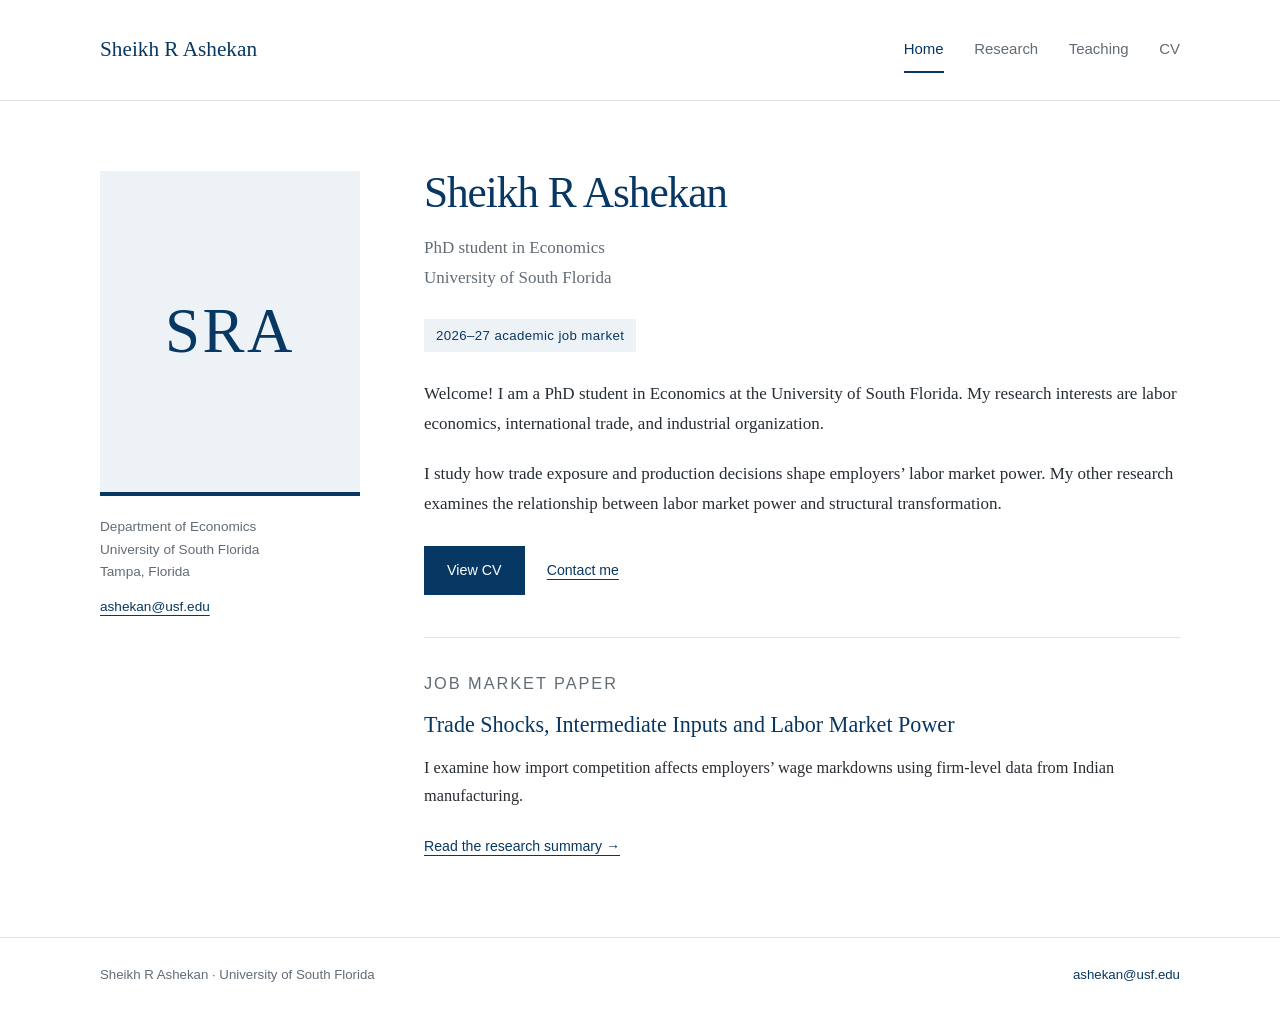
==== index.html @ 11b5c222 "Upload built files" ====
<!doctype html>
<html lang="en">
<head>
  <meta charset="utf-8"><meta name="viewport" content="width=device-width, initial-scale=1">
  <title>Sheikh R Ashekan | Economics</title>
  <meta name="description" content="Sheikh R Ashekan, PhD student in Economics at the University of South Florida. Labor economics, international trade, and industrial organization. 2026–27 job market.">
  <link rel="icon" href="data:image/svg+xml,%3Csvg xmlns='http://www.w3.org/2000/svg' viewBox='0 0 32 32'%3E%3Crect width='32' height='32' rx='3' fill='%23073763'/%3E%3Ctext x='16' y='24' text-anchor='middle' font-family='Georgia' font-size='25' fill='white'%3ES%3C/text%3E%3C/svg%3E">
  <link rel="stylesheet" href="styles.css">
</head>
<body>
  <a class="skip-link" href="#main">Skip to content</a>
  <header class="site-header"><div class="wrap header-inner"><a class="site-name" href="index.html">Sheikh R Ashekan</a><nav aria-label="Main navigation"><a href="index.html" aria-current="page">Home</a><a href="research.html">Research</a><a href="teaching.html">Teaching</a><a href="cv.html">CV</a></nav></div></header>
  <main class="wrap" id="main">
    <div class="home-grid">
      <aside class="identity" aria-label="Profile">
        <!-- Replace this monogram with your portrait. See START-HERE.md. -->
        <div class="portrait-placeholder" aria-label="Sheikh R Ashekan's initials">SRA</div>
        <div class="identity-note">Department of Economics<br>University of South Florida<br>Tampa, Florida<br><a href="mailto:ashekan@usf.edu">ashekan@usf.edu</a></div>
      </aside>
      <div class="intro">
        <h1>Sheikh R Ashekan</h1>
        <p class="affiliation">PhD student in Economics<br>University of South Florida</p>
        <p class="market">2026–27 academic job market</p>
        <p>Welcome! I am a PhD student in Economics at the University of South Florida. My research interests are labor economics, international trade, and industrial organization.</p>
        <p>I study how trade exposure and production decisions shape employers’ labor market power. My other research examines the relationship between labor market power and structural transformation.</p>
        <div class="actions"><a class="button" href="assets/cv.pdf">View CV</a><a class="text-link" href="mailto:ashekan@usf.edu">Contact me</a></div>
        <section class="featured" aria-labelledby="jmp-title">
          <p class="eyebrow">Job market paper</p>
          <h2 id="jmp-title"><a href="research.html#job-market-paper">Trade Shocks, Intermediate Inputs and Labor Market Power</a></h2>
          <p>I examine how import competition affects employers’ wage markdowns using firm-level data from Indian manufacturing.</p>
          <a class="text-link" href="research.html#job-market-paper">Read the research summary &rarr;</a>
        </section>
      </div>
    </div>
  </main>
  <footer class="site-footer"><div class="wrap footer-inner"><p>Sheikh R Ashekan · University of South Florida</p><p><a href="mailto:ashekan@usf.edu">ashekan@usf.edu</a></p></div></footer>
</body>
</html>
---- styles.css ----
:root{--navy:#073763;--ink:#272d33;--muted:#626c75;--rule:#dce2e7;--pale:#edf2f6;--paper:#fff;font-family:Georgia,'Times New Roman',serif;color:var(--ink);background:var(--paper);font-size:17px;line-height:1.75}
*{box-sizing:border-box}body{margin:0}a{color:var(--navy);text-underline-offset:4px;text-decoration-thickness:1px}a:hover{text-decoration-thickness:2px}a:focus-visible,summary:focus-visible{outline:3px solid #ae7133;outline-offset:5px}h1,h2,h3{color:var(--navy);font-weight:400;line-height:1.25}h1{font-size:2.55rem;letter-spacing:-.025em;margin:0 0 1.5rem}h2{font-size:1.6rem;margin:0 0 1.25rem}h3{font-size:1.1rem;margin:1.5rem 0 .65rem}p{margin:0 0 1.2rem}.wrap{width:min(1080px,calc(100% - 64px));margin:auto}.skip-link{position:absolute;top:-100px;left:20px;padding:8px 16px;background:#fff;z-index:10}.skip-link:focus{top:10px}.site-header{border-bottom:1px solid var(--rule)}.header-inner{min-height:100px;display:flex;justify-content:space-between;align-items:center;gap:2rem}.site-name{color:var(--navy);font-size:1.25rem;text-decoration:none;white-space:nowrap}nav{display:flex;gap:1.8rem;align-items:center}nav a{font-family:Arial,sans-serif;font-size:.88rem;color:var(--muted);text-decoration:none;padding:.5rem 0;border-bottom:2px solid transparent}nav a:hover,nav a[aria-current=page]{color:var(--navy);border-color:var(--navy)}main{min-height:calc(100vh - 224px);padding-top:64px;padding-bottom:76px}.home-grid{display:grid;grid-template-columns:260px minmax(0,1fr);gap:64px;align-items:start}.identity{padding-top:6px}.portrait-placeholder{aspect-ratio:4/5;display:flex;align-items:center;justify-content:center;background:var(--pale);color:var(--navy);font-size:3.7rem;font-weight:400;letter-spacing:.04em;border-bottom:4px solid var(--navy)}.portrait{width:100%;height:auto;aspect-ratio:4/5;object-fit:cover;display:block}.identity-note{font-family:Arial,sans-serif;font-size:.8rem;line-height:1.65;color:var(--muted);margin-top:1.2rem}.identity-note a{display:inline-block;margin-top:.7rem}.eyebrow{font-family:Arial,sans-serif;font-size:.75rem;letter-spacing:.12em;text-transform:uppercase;color:var(--muted);margin:0 0 .8rem}.intro h1{margin-bottom:.8rem}.affiliation{color:var(--muted);margin-bottom:1.55rem}.market{display:inline-block;font-family:Arial,sans-serif;font-size:.78rem;letter-spacing:.03em;color:var(--navy);background:var(--pale);padding:5px 12px;margin-bottom:1.6rem}.actions{display:flex;gap:1.3rem;align-items:center;flex-wrap:wrap;margin-top:1.6rem}.button{display:inline-block;padding:.65rem 1.3rem;background:var(--navy);color:white;border:1px solid var(--navy);font-family:Arial,sans-serif;font-size:.84rem;text-decoration:none}.button:hover{background:#124773;text-decoration:none}.featured{margin-top:2.5rem;padding-top:1.8rem;border-top:1px solid var(--rule)}.featured h2{font-size:1.3rem;margin-bottom:.9rem}.featured h2 a{text-decoration:none}.featured h2 a:hover{text-decoration:underline}.featured p{font-size:.96rem}.text-link{font-family:Arial,sans-serif;font-size:.83rem}.page-main{max-width:900px}.page-heading{padding-bottom:1.8rem;margin-bottom:2.2rem;border-bottom:1px solid var(--rule)}.page-heading h1{margin:0}.section-label{font-family:Arial,sans-serif;text-transform:uppercase;letter-spacing:.1em;font-size:.73rem;color:var(--muted);margin-bottom:1.2rem}.paper{padding:0 0 2.2rem;margin-bottom:2.2rem;border-bottom:1px solid var(--rule);scroll-margin-top:2rem}.paper h2{max-width:760px;font-size:1.45rem;margin-bottom:.6rem}.paper-tag{font-family:Arial,sans-serif;font-size:.78rem;color:var(--muted);margin:0 0 1.1rem}.paper details{margin-top:1rem}.paper summary{cursor:pointer;color:var(--navy);width:fit-content;font-family:Arial,sans-serif;font-size:.84rem;padding:.3rem 0}.paper details[open] summary{margin-bottom:.8rem}.paper details p{max-width:760px;font-size:.97rem}.institution{margin-bottom:3rem}.institution+.institution{border-top:1px solid var(--rule);padding-top:2.5rem}.course-list{list-style:none;margin:0;padding:0}.course-list li{display:flex;justify-content:space-between;gap:2rem;padding:.7rem 0;border-bottom:1px solid #edf0f2}.course-list span:first-child{max-width:58%}.terms{font-family:Arial,sans-serif;color:var(--muted);font-size:.79rem;text-align:right;align-self:center}.cv-panel{max-width:650px}.cv-panel .actions{margin-bottom:2.5rem}.cv-facts{border-top:1px solid var(--rule);margin-top:2rem;padding-top:1.5rem}.cv-facts p{margin-bottom:.75rem}.small{font-family:Arial,sans-serif;font-size:.8rem;color:var(--muted)}.site-footer{border-top:1px solid var(--rule);padding:25px 0}.footer-inner{display:flex;justify-content:space-between;gap:1.5rem;align-items:center;font-family:Arial,sans-serif;font-size:.78rem;color:var(--muted)}.footer-inner p{margin:0}.footer-inner a{text-decoration:none}.footer-inner a:hover{text-decoration:underline}
@media(max-width:800px){.wrap{width:calc(100% - 40px)}.header-inner{min-height:90px;gap:1rem}.site-name{font-size:1.1rem}nav{gap:1.1rem}.home-grid{grid-template-columns:190px minmax(0,1fr);gap:35px}h1{font-size:2.15rem}.portrait-placeholder{font-size:3rem}main{padding-top:42px}}
@media(max-width:600px){.header-inner{flex-direction:column;align-items:flex-start;padding:20px 0 13px;gap:9px}nav{width:100%;gap:1.7rem}nav a{font-size:.83rem}.home-grid{grid-template-columns:1fr;gap:28px}.identity{display:flex;align-items:center;gap:22px}.portrait-placeholder,.portrait{width:115px;flex:none;font-size:2rem}.identity-note{margin:0;font-size:.76rem}.intro h1{font-size:2.15rem}.market{margin-bottom:1.2rem}main{padding-top:30px;padding-bottom:48px}.course-list li{display:block}.course-list span:first-child{max-width:none}.terms{display:block;text-align:left;margin-top:3px}.footer-inner{display:block}.footer-inner p+p{margin-top:7px}.page-heading{padding-bottom:1.2rem;margin-bottom:1.8rem}.featured{margin-top:2rem}}
@media print{.site-header,.site-footer,.skip-link,.actions{display:none}main{padding:0}.wrap{width:100%}details>p{display:block}a{color:inherit}.portrait-placeholder{print-color-adjust:exact}}
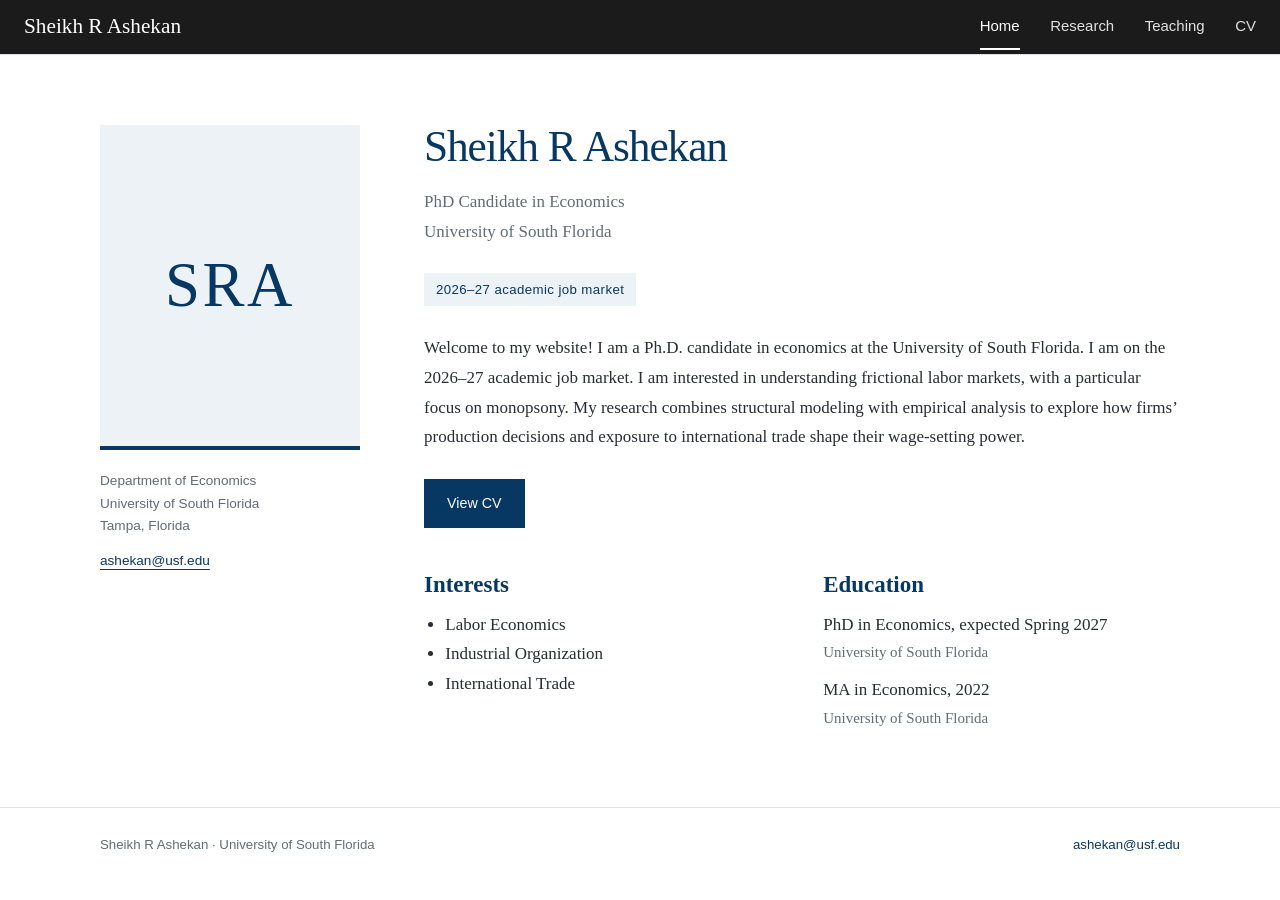
==== commit 0afe8019: "Revise personal details and enhance content structure Updated personal information and added section" ====
--- a/index.html
+++ b/index.html
@@ -9,7 +9,7 @@
 </head>
 <body>
   <a class="skip-link" href="#main">Skip to content</a>
-  <header class="site-header"><div class="wrap header-inner"><a class="site-name" href="index.html">Sheikh R Ashekan</a><nav aria-label="Main navigation"><a href="index.html" aria-current="page">Home</a><a href="research.html">Research</a><a href="teaching.html">Teaching</a><a href="cv.html">CV</a></nav></div></header>
+  <header class="site-header"><div class="header-inner"><a class="site-name" href="index.html">Sheikh R Ashekan</a><nav aria-label="Main navigation"><a href="index.html" aria-current="page">Home</a><a href="research.html">Research</a><a href="teaching.html">Teaching</a><a href="cv.html">CV</a></nav></div></header>
   <main class="wrap" id="main">
     <div class="home-grid">
       <aside class="identity" aria-label="Profile">
@@ -19,17 +19,33 @@
       </aside>
       <div class="intro">
         <h1>Sheikh R Ashekan</h1>
-        <p class="affiliation">PhD student in Economics<br>University of South Florida</p>
+        <p class="affiliation">PhD Candidate in Economics<br>University of South Florida</p>
         <p class="market">2026–27 academic job market</p>
-        <p>Welcome! I am a PhD student in Economics at the University of South Florida. My research interests are labor economics, international trade, and industrial organization.</p>
-        <p>I study how trade exposure and production decisions shape employers’ labor market power. My other research examines the relationship between labor market power and structural transformation.</p>
-        <div class="actions"><a class="button" href="assets/cv.pdf">View CV</a><a class="text-link" href="mailto:ashekan@usf.edu">Contact me</a></div>
-        <section class="featured" aria-labelledby="jmp-title">
-          <p class="eyebrow">Job market paper</p>
-          <h2 id="jmp-title"><a href="research.html#job-market-paper">Trade Shocks, Intermediate Inputs and Labor Market Power</a></h2>
-          <p>I examine how import competition affects employers’ wage markdowns using firm-level data from Indian manufacturing.</p>
-          <a class="text-link" href="research.html#job-market-paper">Read the research summary &rarr;</a>
-        </section>
+        <p>Welcome to my website! I am a Ph.D. candidate in economics at the University of South Florida. I am on the 2026–27 academic job market. I am interested in understanding frictional labor markets, with a particular focus on monopsony. My research combines structural modeling with empirical analysis to explore how firms’ production decisions and exposure to international trade shape their wage-setting power.</p>
+        <div class="actions"><a class="button" href="assets/cv_ashekan.pdf">View CV</a></div>
+        <div class="home-details">
+          <section aria-labelledby="interests-heading">
+            <h2 id="interests-heading">Interests</h2>
+            <ul class="interest-list">
+              <li>Labor Economics</li>
+              <li>Industrial Organization</li>
+              <li>International Trade</li>
+            </ul>
+          </section>
+          <section aria-labelledby="education-heading">
+            <h2 id="education-heading">Education</h2>
+            <ul class="education-list" role="list">
+              <li>
+                PhD in Economics, expected Spring 2027
+                <span class="education-school">University of South Florida</span>
+              </li>
+              <li>
+                MA in Economics, 2022
+                <span class="education-school">University of South Florida</span>
+              </li>
+            </ul>
+          </section>
+        </div>
       </div>
     </div>
   </main>
--- a/styles.css
+++ b/styles.css
@@ -1,5 +1,148 @@
 :root{--navy:#073763;--ink:#272d33;--muted:#626c75;--rule:#dce2e7;--pale:#edf2f6;--paper:#fff;font-family:Georgia,'Times New Roman',serif;color:var(--ink);background:var(--paper);font-size:17px;line-height:1.75}
-*{box-sizing:border-box}body{margin:0}a{color:var(--navy);text-underline-offset:4px;text-decoration-thickness:1px}a:hover{text-decoration-thickness:2px}a:focus-visible,summary:focus-visible{outline:3px solid #ae7133;outline-offset:5px}h1,h2,h3{color:var(--navy);font-weight:400;line-height:1.25}h1{font-size:2.55rem;letter-spacing:-.025em;margin:0 0 1.5rem}h2{font-size:1.6rem;margin:0 0 1.25rem}h3{font-size:1.1rem;margin:1.5rem 0 .65rem}p{margin:0 0 1.2rem}.wrap{width:min(1080px,calc(100% - 64px));margin:auto}.skip-link{position:absolute;top:-100px;left:20px;padding:8px 16px;background:#fff;z-index:10}.skip-link:focus{top:10px}.site-header{border-bottom:1px solid var(--rule)}.header-inner{min-height:100px;display:flex;justify-content:space-between;align-items:center;gap:2rem}.site-name{color:var(--navy);font-size:1.25rem;text-decoration:none;white-space:nowrap}nav{display:flex;gap:1.8rem;align-items:center}nav a{font-family:Arial,sans-serif;font-size:.88rem;color:var(--muted);text-decoration:none;padding:.5rem 0;border-bottom:2px solid transparent}nav a:hover,nav a[aria-current=page]{color:var(--navy);border-color:var(--navy)}main{min-height:calc(100vh - 224px);padding-top:64px;padding-bottom:76px}.home-grid{display:grid;grid-template-columns:260px minmax(0,1fr);gap:64px;align-items:start}.identity{padding-top:6px}.portrait-placeholder{aspect-ratio:4/5;display:flex;align-items:center;justify-content:center;background:var(--pale);color:var(--navy);font-size:3.7rem;font-weight:400;letter-spacing:.04em;border-bottom:4px solid var(--navy)}.portrait{width:100%;height:auto;aspect-ratio:4/5;object-fit:cover;display:block}.identity-note{font-family:Arial,sans-serif;font-size:.8rem;line-height:1.65;color:var(--muted);margin-top:1.2rem}.identity-note a{display:inline-block;margin-top:.7rem}.eyebrow{font-family:Arial,sans-serif;font-size:.75rem;letter-spacing:.12em;text-transform:uppercase;color:var(--muted);margin:0 0 .8rem}.intro h1{margin-bottom:.8rem}.affiliation{color:var(--muted);margin-bottom:1.55rem}.market{display:inline-block;font-family:Arial,sans-serif;font-size:.78rem;letter-spacing:.03em;color:var(--navy);background:var(--pale);padding:5px 12px;margin-bottom:1.6rem}.actions{display:flex;gap:1.3rem;align-items:center;flex-wrap:wrap;margin-top:1.6rem}.button{display:inline-block;padding:.65rem 1.3rem;background:var(--navy);color:white;border:1px solid var(--navy);font-family:Arial,sans-serif;font-size:.84rem;text-decoration:none}.button:hover{background:#124773;text-decoration:none}.featured{margin-top:2.5rem;padding-top:1.8rem;border-top:1px solid var(--rule)}.featured h2{font-size:1.3rem;margin-bottom:.9rem}.featured h2 a{text-decoration:none}.featured h2 a:hover{text-decoration:underline}.featured p{font-size:.96rem}.text-link{font-family:Arial,sans-serif;font-size:.83rem}.page-main{max-width:900px}.page-heading{padding-bottom:1.8rem;margin-bottom:2.2rem;border-bottom:1px solid var(--rule)}.page-heading h1{margin:0}.section-label{font-family:Arial,sans-serif;text-transform:uppercase;letter-spacing:.1em;font-size:.73rem;color:var(--muted);margin-bottom:1.2rem}.paper{padding:0 0 2.2rem;margin-bottom:2.2rem;border-bottom:1px solid var(--rule);scroll-margin-top:2rem}.paper h2{max-width:760px;font-size:1.45rem;margin-bottom:.6rem}.paper-tag{font-family:Arial,sans-serif;font-size:.78rem;color:var(--muted);margin:0 0 1.1rem}.paper details{margin-top:1rem}.paper summary{cursor:pointer;color:var(--navy);width:fit-content;font-family:Arial,sans-serif;font-size:.84rem;padding:.3rem 0}.paper details[open] summary{margin-bottom:.8rem}.paper details p{max-width:760px;font-size:.97rem}.institution{margin-bottom:3rem}.institution+.institution{border-top:1px solid var(--rule);padding-top:2.5rem}.course-list{list-style:none;margin:0;padding:0}.course-list li{display:flex;justify-content:space-between;gap:2rem;padding:.7rem 0;border-bottom:1px solid #edf0f2}.course-list span:first-child{max-width:58%}.terms{font-family:Arial,sans-serif;color:var(--muted);font-size:.79rem;text-align:right;align-self:center}.cv-panel{max-width:650px}.cv-panel .actions{margin-bottom:2.5rem}.cv-facts{border-top:1px solid var(--rule);margin-top:2rem;padding-top:1.5rem}.cv-facts p{margin-bottom:.75rem}.small{font-family:Arial,sans-serif;font-size:.8rem;color:var(--muted)}.site-footer{border-top:1px solid var(--rule);padding:25px 0}.footer-inner{display:flex;justify-content:space-between;gap:1.5rem;align-items:center;font-family:Arial,sans-serif;font-size:.78rem;color:var(--muted)}.footer-inner p{margin:0}.footer-inner a{text-decoration:none}.footer-inner a:hover{text-decoration:underline}
-@media(max-width:800px){.wrap{width:calc(100% - 40px)}.header-inner{min-height:90px;gap:1rem}.site-name{font-size:1.1rem}nav{gap:1.1rem}.home-grid{grid-template-columns:190px minmax(0,1fr);gap:35px}h1{font-size:2.15rem}.portrait-placeholder{font-size:3rem}main{padding-top:42px}}
-@media(max-width:600px){.header-inner{flex-direction:column;align-items:flex-start;padding:20px 0 13px;gap:9px}nav{width:100%;gap:1.7rem}nav a{font-size:.83rem}.home-grid{grid-template-columns:1fr;gap:28px}.identity{display:flex;align-items:center;gap:22px}.portrait-placeholder,.portrait{width:115px;flex:none;font-size:2rem}.identity-note{margin:0;font-size:.76rem}.intro h1{font-size:2.15rem}.market{margin-bottom:1.2rem}main{padding-top:30px;padding-bottom:48px}.course-list li{display:block}.course-list span:first-child{max-width:none}.terms{display:block;text-align:left;margin-top:3px}.footer-inner{display:block}.footer-inner p+p{margin-top:7px}.page-heading{padding-bottom:1.2rem;margin-bottom:1.8rem}.featured{margin-top:2rem}}
+*{box-sizing:border-box}body{margin:0}a{color:var(--navy);text-underline-offset:4px;text-decoration-thickness:1px}a:hover{text-decoration-thickness:2px}a:focus-visible,summary:focus-visible{outline:3px solid #ae7133;outline-offset:5px}h1,h2,h3{color:var(--navy);font-weight:400;line-height:1.25}h1{font-size:2.55rem;letter-spacing:-.025em;margin:0 0 1.5rem}h2{font-size:1.6rem;margin:0 0 1.25rem}h3{font-size:1.1rem;margin:1.5rem 0 .65rem}p{margin:0 0 1.2rem}.wrap{width:min(1080px,calc(100% - 64px));margin:auto}.skip-link{position:absolute;top:-100px;left:20px;padding:8px 16px;background:#fff;z-index:10}.skip-link:focus{top:10px}
+.site-header {
+  background-color: #1b1b1b;
+  border-bottom: 1px solid var(--rule);
+  padding-inline: clamp(20px, 2vw, 24px);
+}
+.header-inner {
+  min-height: 54px;
+  display: flex;
+  justify-content: space-between;
+  align-items: center;
+  gap: 2rem;
+}
+.site-name {
+  color: #fff;
+  font-size: 1.25rem;
+  text-decoration: none;
+  white-space: nowrap;
+}
+nav {
+  display: flex;
+  gap: 1.8rem;
+  align-items: center;
+}
+nav a {
+  font-family: Arial, sans-serif;
+  font-size: .88rem;
+  color: #e1e1e1;
+  text-decoration: none;
+  padding: .5rem 0;
+  border-bottom: 2px solid transparent;
+}
+nav a:hover, nav a[aria-current=page] {
+  color: #fff;
+  border-color: #fff;
+}
+main{min-height:calc(100vh - 224px);padding-top:64px;padding-bottom:76px}.home-grid{display:grid;grid-template-columns:260px minmax(0,1fr);gap:64px;align-items:start}.identity{padding-top:6px}.portrait-placeholder{aspect-ratio:4/5;display:flex;align-items:center;justify-content:center;background:var(--pale);color:var(--navy);font-size:3.7rem;font-weight:400;letter-spacing:.04em;border-bottom:4px solid var(--navy)}.portrait{width:100%;height:auto;aspect-ratio:4/5;object-fit:cover;display:block}.identity-note{font-family:Arial,sans-serif;font-size:.8rem;line-height:1.65;color:var(--muted);margin-top:1.2rem}.identity-note a{display:inline-block;margin-top:.7rem}.eyebrow{font-family:Arial,sans-serif;font-size:.75rem;letter-spacing:.12em;text-transform:uppercase;color:var(--muted);margin:0 0 .8rem}.intro h1{margin-bottom:.8rem}.affiliation{color:var(--muted);margin-bottom:1.55rem}.market{display:inline-block;font-family:Arial,sans-serif;font-size:.78rem;letter-spacing:.03em;color:var(--navy);background:var(--pale);padding:5px 12px;margin-bottom:1.6rem}.actions{display:flex;gap:1.3rem;align-items:center;flex-wrap:wrap;margin-top:1.6rem}.button{display:inline-block;padding:.65rem 1.3rem;background:var(--navy);color:white;border:1px solid var(--navy);font-family:Arial,sans-serif;font-size:.84rem;text-decoration:none}.button:hover{background:#124773;text-decoration:none}.featured{margin-top:2.5rem;padding-top:1.8rem;border-top:1px solid var(--rule)}.featured h2{font-size:1.3rem;margin-bottom:.9rem}.featured h2 a{text-decoration:none}.featured h2 a:hover{text-decoration:underline}.featured p{font-size:.96rem}.text-link{font-family:Arial,sans-serif;font-size:.83rem}
+.home-details {
+  display: grid;
+  grid-template-columns: repeat(auto-fit, minmax(min(100%, 13rem), 1fr));
+  gap: 1.5rem 2.5rem;
+  margin-top: 2.5rem;
+}
+
+.home-details h2 {
+  margin-bottom: .6rem;
+  font-size: 1.35rem;
+  font-weight: 700;
+}
+
+.interest-list {
+  margin: 0;
+  padding-inline-start: 1.25rem;
+}
+
+.education-list {
+  list-style: none;
+  margin: 0;
+  padding: 0;
+}
+
+.education-list li + li {
+  margin-top: .55rem;
+}
+
+.education-school {
+  display: block;
+  color: var(--muted);
+  font-size: .88rem;
+}
+
+.page-main {
+  padding-top: 0;
+}
+
+.page-main > .wrap {
+  max-width: 900px;
+}
+
+.page-heading {
+  background-color: #eee;
+  padding: 1rem 1.25rem;
+  margin-bottom: 2.2rem;
+  border-bottom: 1px solid var(--rule);
+  text-align: center;
+}
+.page-heading h1{margin:0}.section-label{font-family:Arial,sans-serif;text-transform:uppercase;letter-spacing:.1em;font-size:.73rem;color:var(--muted);margin-bottom:1.2rem}.paper{padding:0 0 2.2rem;margin-bottom:2.2rem;border-bottom:1px solid var(--rule);scroll-margin-top:2rem}.paper h2{max-width:760px;font-size:1.45rem;margin-bottom:.6rem}.paper-tag{font-family:Arial,sans-serif;font-size:.78rem;color:var(--muted);margin:0 0 1.1rem}.paper details{margin-top:1rem}.paper summary{cursor:pointer;color:var(--navy);width:fit-content;font-family:Arial,sans-serif;font-size:.84rem;padding:.3rem 0}.paper details[open] summary{margin-bottom:.8rem}.paper details p{max-width:760px;font-size:.97rem}
+.institution + .institution {
+  margin-top: 4rem;
+}
+
+.institution h2 {
+  margin-bottom: .55rem;
+  font-size: 1.25rem;
+  font-weight: 700;
+  text-decoration: underline;
+  text-underline-offset: .15em;
+}
+
+.role-list,
+.course-list {
+  margin: 0;
+  padding-inline-start: 1.35rem;
+}
+
+.role-list {
+  list-style: disc;
+   list-style-type: disc;
+  
+}
+
+.role-list > li + li {
+  margin-top: .75rem;
+}
+
+.course-list {
+  list-style: "▸ ";
+  list-style-type: "▸ ";
+}
+
+.course-list > li + li {
+  margin-top: .45rem;
+}
+.cv-panel{max-width:650px}.cv-panel .actions{margin-bottom:2.5rem}.cv-facts{border-top:1px solid var(--rule);margin-top:2rem;padding-top:1.5rem}.cv-facts p{margin-bottom:.75rem}.small{font-family:Arial,sans-serif;font-size:.8rem;color:var(--muted)}.site-footer{border-top:1px solid var(--rule);padding:25px 0}.footer-inner{display:flex;justify-content:space-between;gap:1.5rem;align-items:center;font-family:Arial,sans-serif;font-size:.78rem;color:var(--muted)}.footer-inner p{margin:0}.footer-inner a{text-decoration:none}.footer-inner a:hover{text-decoration:underline}
+@media(max-width:800px){.wrap{width:calc(100% - 40px)}.header-inner{gap:1rem}.site-name{font-size:1.1rem}nav{gap:1.1rem}.home-grid{grid-template-columns:190px minmax(0,1fr);gap:35px}h1{font-size:2.15rem}.portrait-placeholder{font-size:3rem}main{padding-top:42px}}
+@media(max-width:600px){.header-inner{flex-direction:column;align-items:flex-start;padding:8px 0 5px;gap:2px}nav{width:100%;gap:1.7rem}nav a{font-size:.83rem}.home-grid{grid-template-columns:1fr;gap:28px}.identity{display:flex;align-items:center;gap:22px}.portrait-placeholder,.portrait{width:115px;flex:none;font-size:2rem}.identity-note{margin:0;font-size:.76rem}.intro h1{font-size:2.15rem}.market{margin-bottom:1.2rem}main{padding-top:30px;padding-bottom:48px}.footer-inner{display:block}.footer-inner p+p{margin-top:7px}.page-heading{margin-bottom:1.8rem}.featured{margin-top:2rem}}
 @media print{.site-header,.site-footer,.skip-link,.actions{display:none}main{padding:0}.wrap{width:100%}details>p{display:block}a{color:inherit}.portrait-placeholder{print-color-adjust:exact}}
+
+.paper-abstract {
+  position: relative;
+  margin-top: 1rem;
+}
+
+.paper-abstract > details {
+  margin-top: 0;
+}
+
+.paper-draft {
+  position: absolute;
+  inset-block-start: 0;
+  inset-inline-start: 5.5rem;
+  padding: .3rem 0;
+}
+
+section[aria-labelledby="work-in-progress"] > .paper:last-child {
+  border-bottom: 0;
+}
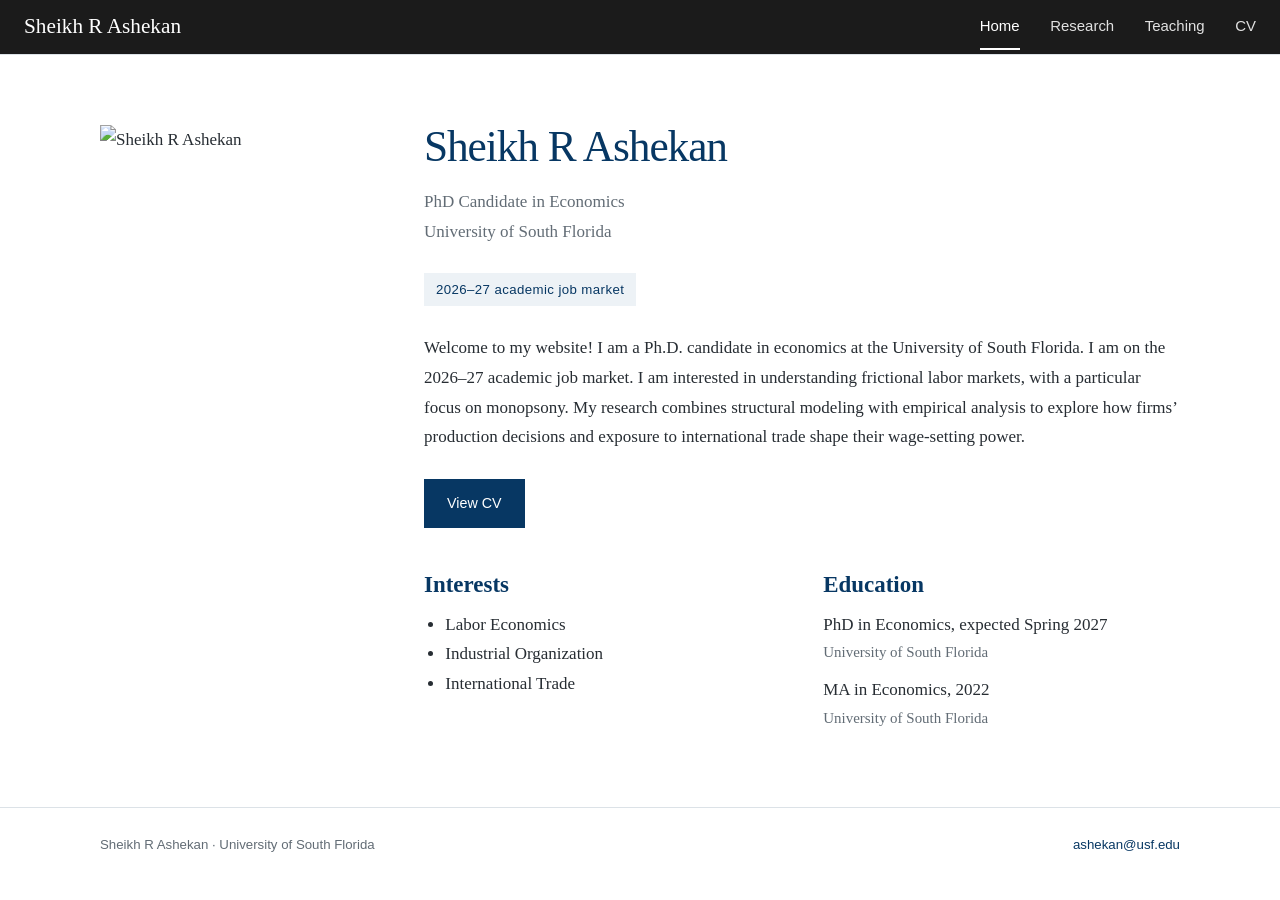
==== commit dd77ae35: "Update portrait in index.html Replaced placeholder portrait with actual image." ====
--- a/index.html
+++ b/index.html
@@ -13,9 +13,7 @@
   <main class="wrap" id="main">
     <div class="home-grid">
       <aside class="identity" aria-label="Profile">
-        <!-- Replace this monogram with your portrait. See START-HERE.md. -->
-        <div class="portrait-placeholder" aria-label="Sheikh R Ashekan's initials">SRA</div>
-        <div class="identity-note">Department of Economics<br>University of South Florida<br>Tampa, Florida<br><a href="mailto:ashekan@usf.edu">ashekan@usf.edu</a></div>
+        <img class="portrait" src="assets/portrait.jpg" alt="Sheikh R Ashekan">
       </aside>
       <div class="intro">
         <h1>Sheikh R Ashekan</h1>
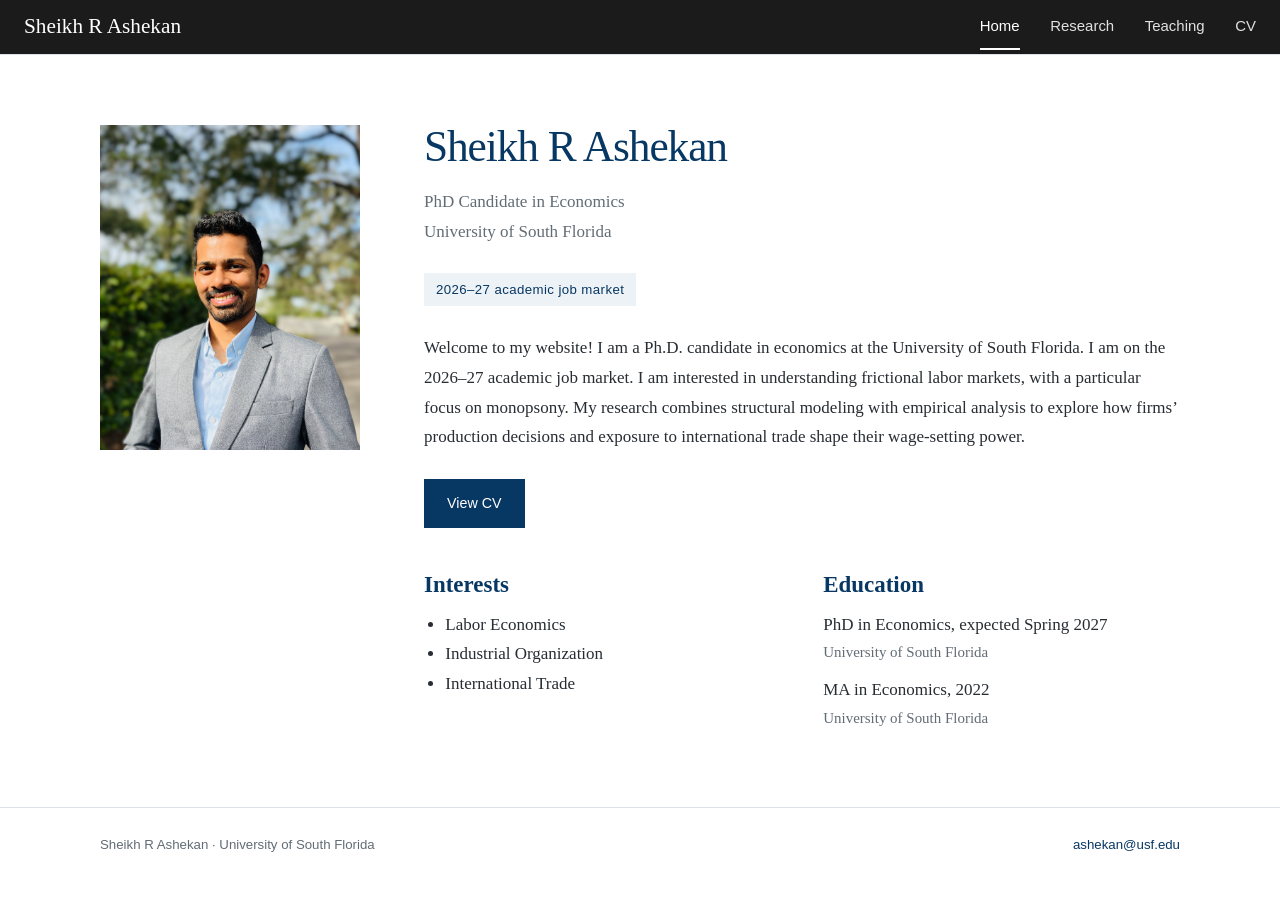
==== commit 17af4b14: "Change portrait image format from jpg to jpeg" ====
--- a/index.html
+++ b/index.html
@@ -13,7 +13,7 @@
   <main class="wrap" id="main">
     <div class="home-grid">
       <aside class="identity" aria-label="Profile">
-        <img class="portrait" src="assets/portrait.jpg" alt="Sheikh R Ashekan">
+        <img class="portrait" src="assets/portrait.jpeg" alt="Sheikh R Ashekan">
       </aside>
       <div class="intro">
         <h1>Sheikh R Ashekan</h1>
